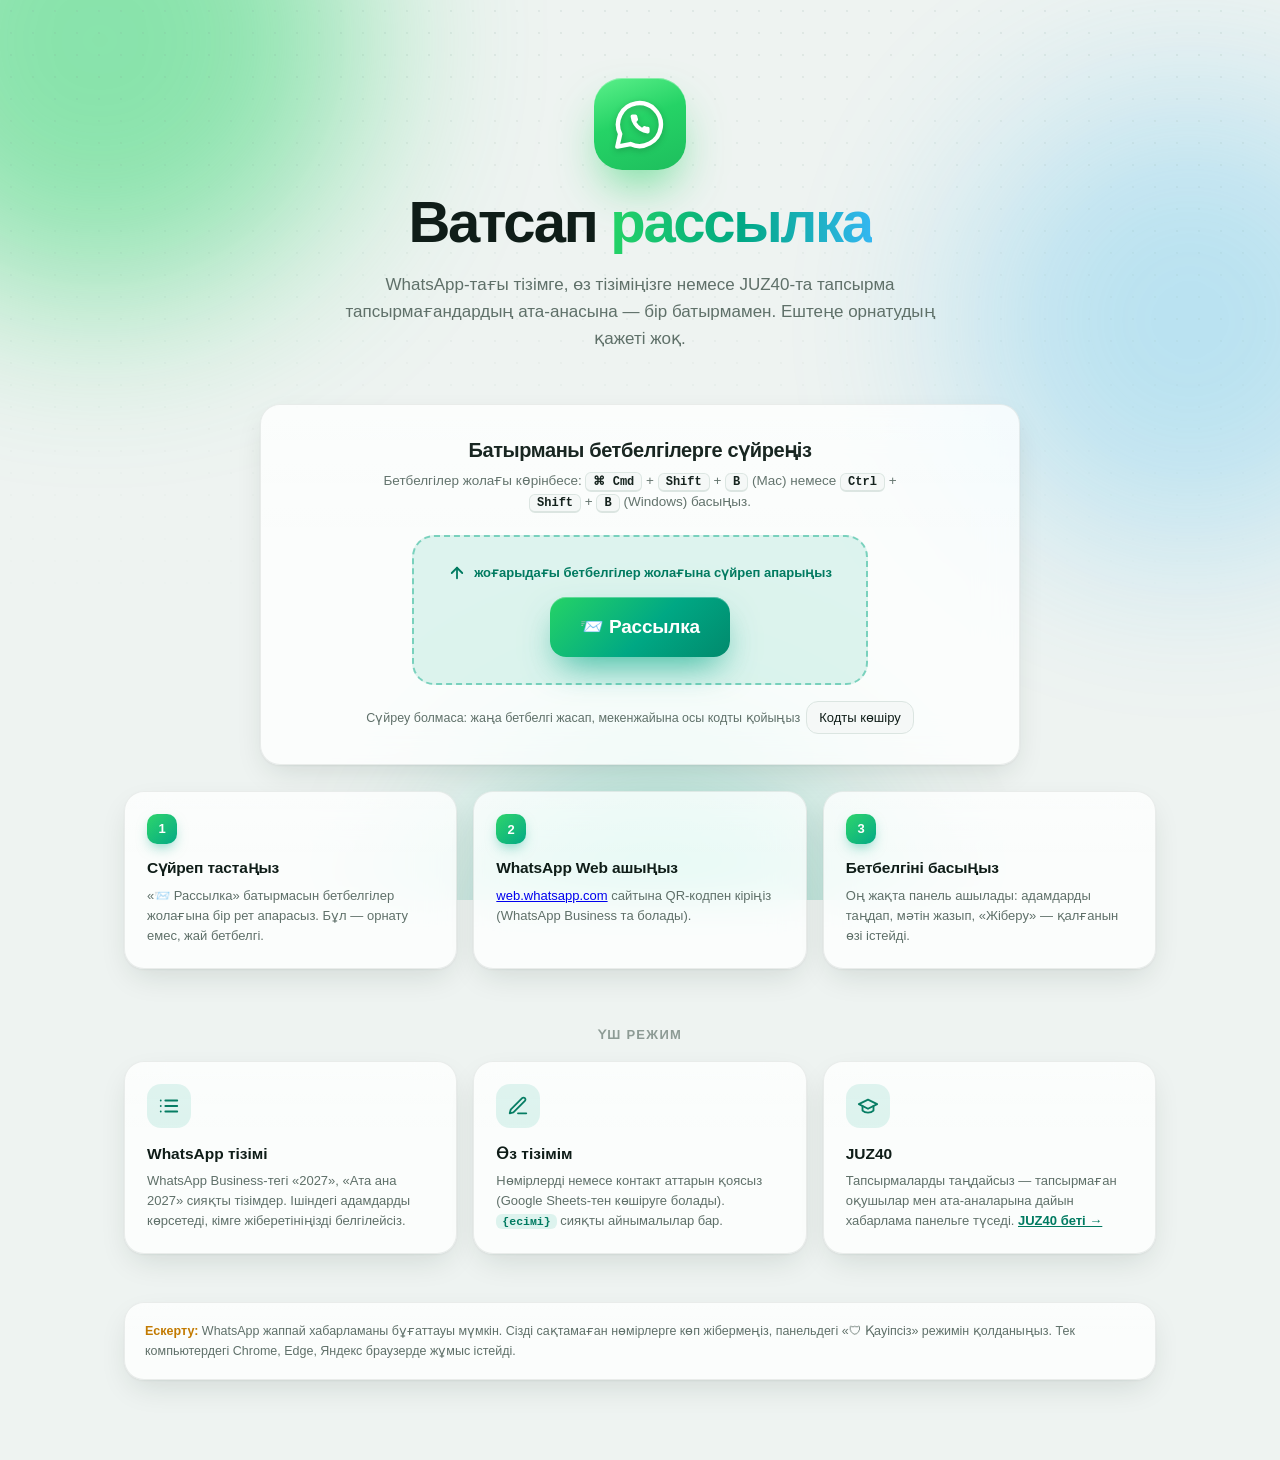
==== index.html @ 731885a3 "Ватсап рассылка: bookmarklet panel, landing and JUZ40 page Co-Authored-By: Claude Opus 5.5 <noreply@" ====
<!doctype html>
<html lang="kk">
<head>
  <meta charset="utf-8">
  <meta name="viewport" content="width=device-width, initial-scale=1">
  <title>Ватсап рассылка</title>
  <meta name="description" content="WhatsApp Web-те бір батырмамен көп адамға хабарлама жіберу — кеңейтусіз.">
  <link rel="icon" href="icon.svg" type="image/svg+xml">
  <link rel="stylesheet" href="site.css">
</head>
<body>
  <div class="aurora" aria-hidden="true"><i></i><i></i><i></i></div>

  <main class="landing">
    <section class="hero">
      <div class="hero-logo">
        <svg class="wa-logo" viewBox="0 0 24 24" aria-hidden="true"><path class="wa-bubble" d="M7.9 20.6A9.2 9.2 0 1 0 3.5 16.3L2.3 21.7Z"/><path class="wa-phone" transform="translate(7.1 7.1) scale(.41)" d="M22 16.92v3a2 2 0 0 1-2.18 2 19.79 19.79 0 0 1-8.63-3.07 19.5 19.5 0 0 1-6-6 19.79 19.79 0 0 1-3.07-8.67A2 2 0 0 1 4.11 2h3a2 2 0 0 1 2 1.72 12.84 12.84 0 0 0 .7 2.81 2 2 0 0 1-.45 2.11L8.09 9.91a16 16 0 0 0 6 6l1.27-1.27a2 2 0 0 1 2.11-.45 12.84 12.84 0 0 0 2.81.7A2 2 0 0 1 22 16.92z"/></svg>
      </div>
      <h1>Ватсап <em>рассылка</em></h1>
      <p>WhatsApp-тағы тізімге, өз тізіміңізге немесе JUZ40-та тапсырма тапсырмағандардың ата-анасына — бір батырмамен. Ештеңе орнатудың қажеті жоқ.</p>
    </section>

    <section class="card install">
      <h2>Батырманы бетбелгілерге сүйреңіз</h2>
      <p class="hint">Бетбелгілер жолағы көрінбесе: <span class="kbd">⌘ Cmd</span> + <span class="kbd">Shift</span> + <span class="kbd">B</span> (Mac) немесе <span class="kbd">Ctrl</span> + <span class="kbd">Shift</span> + <span class="kbd">B</span> (Windows) басыңыз.</p>
      <div class="bm-zone">
        <div class="drag-hint"><svg viewBox="0 0 24 24" fill="none" stroke="currentColor" stroke-width="2.4" stroke-linecap="round" stroke-linejoin="round" aria-hidden="true"><path d="M12 19V5"/><path d="m5 12 7-7 7 7"/></svg>жоғарыдағы бетбелгілер жолағына сүйреп апарыңыз</div>
        <a id="bookmarklet" class="bookmarklet loading" href="#" title="Сүйреп бетбелгілерге апарыңыз">📨 Рассылка</a>
      </div>
      <div class="alt-copy">Сүйреу болмаса: жаңа бетбелгі жасап, мекенжайына осы кодты қойыңыз<button id="copyCode" class="ghost sm" type="button">Кодты көшіру</button></div>
    </section>

    <section class="steps">
      <div class="card"><span class="num">1</span><h3>Сүйреп тастаңыз</h3><p>«📨 Рассылка» батырмасын бетбелгілер жолағына бір рет апарасыз. Бұл — орнату емес, жай бетбелгі.</p></div>
      <div class="card"><span class="num">2</span><h3>WhatsApp Web ашыңыз</h3><p><a href="https://web.whatsapp.com/" target="_blank" rel="noopener">web.whatsapp.com</a> сайтына QR-кодпен кіріңіз (WhatsApp Business та болады).</p></div>
      <div class="card"><span class="num">3</span><h3>Бетбелгіні басыңыз</h3><p>Оң жақта панель ашылады: адамдарды таңдап, мәтін жазып, «Жіберу» — қалғанын өзі істейді.</p></div>
    </section>

    <div class="section-title">Үш режим</div>
    <section class="features">
      <div class="card feature">
        <div class="f-icon"><svg class="icon" viewBox="0 0 24 24" aria-hidden="true"><path d="M8 6h13M8 12h13M8 18h13M3 6h.01M3 12h.01M3 18h.01"/></svg></div>
        <h3>WhatsApp тізімі</h3>
        <p>WhatsApp Business-тегі «2027», «Ата ана 2027» сияқты тізімдер. Ішіндегі адамдарды көрсетеді, кімге жіберетініңізді белгілейсіз.</p>
      </div>
      <div class="card feature">
        <div class="f-icon"><svg class="icon" viewBox="0 0 24 24" aria-hidden="true"><path d="M12 20h9"/><path d="M16.5 3.5a2.1 2.1 0 1 1 3 3L7 19l-4 1 1-4Z"/></svg></div>
        <h3>Өз тізімім</h3>
        <p>Нөмірлерді немесе контакт аттарын қоясыз (Google Sheets-тен көшіруге болады). <code>{есімі}</code> сияқты айнымалылар бар.</p>
      </div>
      <div class="card feature">
        <div class="f-icon"><svg class="icon" viewBox="0 0 24 24" aria-hidden="true"><path d="M22 10 12 5 2 10l10 5 10-5z"/><path d="M6 12v5c3 3 9 3 12 0v-5"/></svg></div>
        <h3>JUZ40</h3>
        <p>Тапсырмаларды таңдайсыз — тапсырмаған оқушылар мен ата-аналарына дайын хабарлама панельге түседі. <a href="juz40.html">JUZ40 беті →</a></p>
      </div>
    </section>

    <div class="card foot">
      <b>Ескерту:</b> WhatsApp жаппай хабарламаны бұғаттауы мүмкін. Сізді сақтамаған нөмірлерге көп жібермеңіз, панельдегі «🛡 Қауіпсіз» режимін қолданыңыз. Тек компьютердегі Chrome, Edge, Яндекс браузерде жұмыс істейді.
    </div>
  </main>

  <script>
    (async () => {
      const a = document.getElementById('bookmarklet');
      const base = new URL('./', location.href).href;
      let code = '';
      try {
        code = (await (await fetch('panel.js', { cache: 'no-cache' })).text()).replace('__SITE__', base);
        a.href = 'javascript:' + encodeURIComponent(code);
        a.classList.remove('loading');
      } catch (e) {
        a.textContent = 'Жүктелмеді — бетті жаңартыңыз';
      }
      a.addEventListener('click', (e) => {
        e.preventDefault();
        alert('Бұл батырманы баспаңыз — оны жоғарыдағы бетбелгілер жолағына сүйреп апарыңыз. Содан кейін web.whatsapp.com бетінде сол бетбелгіні басасыз.');
      });
      document.getElementById('copyCode').onclick = async () => {
        try {
          await navigator.clipboard.writeText(a.href);
          document.getElementById('copyCode').textContent = 'Көшірілді ✓';
        } catch (e) {
          prompt('Көшіріңіз:', a.href);
        }
      };
    })();
  </script>
</body>
</html>
---- site.css ----
:root {
  --bg: #eef3f1;
  --bg-2: #e3ece8;
  --card: rgba(255, 255, 255, .78);
  --card-solid: #ffffff;
  --card-border: rgba(15, 40, 30, .08);
  --text: #0f1d18;
  --muted: #5f7069;
  --faint: #8d9b95;
  --line: rgba(15, 40, 30, .08);
  --field: #f5f8f7;
  --field-border: #dbe5e1;
  --hover: rgba(0, 168, 132, .06);
  --brand: #00a884;
  --brand-2: #25d366;
  --brand-3: #06cf9c;
  --brand-ink: #007a60;
  --brand-soft: rgba(0, 168, 132, .12);
  --sky: #34b7f1;
  --ok: #12a150;
  --ok-soft: rgba(18, 161, 80, .12);
  --fail: #e5484d;
  --fail-soft: rgba(229, 72, 77, .12);
  --warn: #c27a00;
  --warn-soft: rgba(245, 166, 35, .16);
  --chat-bg: #efe7dd;
  --bubble: #d9fdd3;
  --bubble-text: #111b21;
  --shadow-sm: 0 1px 2px rgba(16, 40, 30, .06);
  --shadow: 0 1px 2px rgba(16, 40, 30, .05), 0 12px 32px -8px rgba(16, 40, 30, .14);
  --shadow-lg: 0 24px 60px -18px rgba(0, 120, 90, .35);
  --radius: 20px;
  --radius-sm: 12px;
  --ease: cubic-bezier(.2, .8, .2, 1);
  --spring: cubic-bezier(.34, 1.56, .64, 1);
  color-scheme: light;
}

@media (prefers-color-scheme: dark) {
  :root {
    --bg: #070d0b;
    --bg-2: #0b1512;
    --card: rgba(19, 30, 27, .72);
    --card-solid: #121d1a;
    --card-border: rgba(255, 255, 255, .07);
    --text: #e9f1ee;
    --muted: #93a7a0;
    --faint: #64776f;
    --line: rgba(255, 255, 255, .06);
    --field: rgba(255, 255, 255, .04);
    --field-border: rgba(255, 255, 255, .09);
    --hover: rgba(37, 211, 102, .05);
    --brand-ink: #3ee08f;
    --brand-soft: rgba(37, 211, 102, .13);
    --ok: #3ddc84;
    --ok-soft: rgba(61, 220, 132, .13);
    --fail: #ff6b6f;
    --fail-soft: rgba(255, 107, 111, .13);
    --warn: #ffbe4d;
    --warn-soft: rgba(255, 190, 77, .13);
    --chat-bg: #0b141a;
    --bubble: #005c4b;
    --bubble-text: #e9edef;
    --shadow-sm: 0 1px 2px rgba(0, 0, 0, .4);
    --shadow: 0 1px 1px rgba(0, 0, 0, .3), 0 16px 40px -12px rgba(0, 0, 0, .6);
    --shadow-lg: 0 30px 70px -20px rgba(0, 200, 120, .28);
    color-scheme: dark;
  }
}

* { box-sizing: border-box; }
html { scroll-behavior: smooth; }

body {
  margin: 0;
  min-height: 100vh;
  font: 14px/1.5 -apple-system, BlinkMacSystemFont, "SF Pro Text", "Inter", "Segoe UI", Roboto, sans-serif;
  -webkit-font-smoothing: antialiased;
  background: var(--bg);
  color: var(--text);
  overflow-x: hidden;
}

.aurora { position: fixed; inset: 0; z-index: -1; overflow: hidden; pointer-events: none; }
.aurora::after {
  content: "";
  position: absolute; inset: 0;
  background-image: radial-gradient(rgba(127, 160, 148, .14) 1px, transparent 1px);
  background-size: 22px 22px;
  mask-image: linear-gradient(to bottom, #000, transparent 70%);
}
.aurora i { position: absolute; border-radius: 50%; filter: blur(90px); opacity: .5; }
.aurora i:nth-child(1) { width: 520px; height: 520px; left: -160px; top: -220px; background: var(--brand-2); animation: float 18s ease-in-out infinite alternate; }
.aurora i:nth-child(2) { width: 460px; height: 460px; right: -140px; top: 10%; background: var(--sky); opacity: .28; animation: float 22s ease-in-out infinite alternate-reverse; }
.aurora i:nth-child(3) { width: 420px; height: 420px; left: 35%; bottom: -260px; background: var(--brand); opacity: .3; animation: float 26s ease-in-out infinite alternate; }
@media (prefers-color-scheme: dark) { .aurora i { opacity: .22; } .aurora i:nth-child(2) { opacity: .12; } .aurora i:nth-child(3) { opacity: .16; } }

.topbar {
  position: sticky; top: 0; z-index: 20;
  display: flex; align-items: center; gap: 20px;
  padding: 16px 28px;
  background: color-mix(in srgb, var(--bg) 70%, transparent);
  backdrop-filter: saturate(180%) blur(18px);
  -webkit-backdrop-filter: saturate(180%) blur(18px);
  border-bottom: 1px solid var(--line);
}
.brand { display: flex; align-items: center; gap: 14px; flex: 1; min-width: 0; }
.logo {
  position: relative;
  width: 46px; height: 46px; flex: none;
  display: grid; place-items: center;
  border-radius: 14px;
  background: linear-gradient(160deg, #5cf08a, #25d366 45%, #1ebe5d);
  box-shadow: 0 10px 24px -6px rgba(0, 168, 132, .6), inset 0 1px 0 rgba(255, 255, 255, .35);
}
.logo::after {
  content: ""; position: absolute; inset: -5px; border-radius: 18px;
  border: 2px solid var(--brand-2); opacity: 0;
  animation: ring 2.8s ease-out infinite;
}
.wa-logo { width: 28px; height: 28px; filter: drop-shadow(0 2px 3px rgba(0, 0, 0, .2)); }
.wa-bubble { fill: none; stroke: #fff; stroke-width: 1.9; stroke-linejoin: round; }
.wa-phone { fill: #fff; }
h1 { margin: 0; font-size: 19px; font-weight: 750; letter-spacing: -.02em; }
.tagline { margin: 1px 0 0; font-size: 12px; color: var(--muted); white-space: nowrap; overflow: hidden; text-overflow: ellipsis; }

.hero-stats { display: flex; gap: 8px; }
.stat {
  display: flex; flex-direction: column; align-items: center;
  min-width: 84px; padding: 7px 14px;
  border-radius: 14px;
  background: var(--card); border: 1px solid var(--card-border);
  box-shadow: var(--shadow-sm);
}
.stat-num { font-size: 20px; font-weight: 800; letter-spacing: -.03em; line-height: 1.1; font-variant-numeric: tabular-nums; }
.stat-label { font-size: 10.5px; text-transform: uppercase; letter-spacing: .06em; color: var(--muted); font-weight: 600; }
.stat.ok .stat-num { color: var(--ok); }
.stat.fail .stat-num { color: var(--fail); }
.stat-num.bump { animation: bump .45s var(--spring); }

.pill {
  position: fixed; left: 50%; bottom: 112px; z-index: 30;
  transform: translateX(-50%);
  display: inline-flex; align-items: center; gap: 10px;
  padding: 10px 18px;
  border-radius: 999px;
  background: rgba(17, 27, 24, .92); color: #fff;
  font-size: 13px; font-weight: 600;
  box-shadow: 0 16px 40px -10px rgba(0, 0, 0, .5);
  backdrop-filter: blur(12px);
  transition: opacity .3s var(--ease), transform .35s var(--spring);
}
.pill.hidden { opacity: 0; transform: translate(-50%, 16px) scale(.95); pointer-events: none; }
.spinner { width: 14px; height: 14px; border-radius: 50%; border: 2px solid rgba(255, 255, 255, .25); border-top-color: var(--brand-2); animation: spin .8s linear infinite; }

.layout {
  display: grid;
  grid-template-columns: minmax(340px, 420px) minmax(0, 1fr);
  gap: 20px;
  max-width: 1480px;
  margin: 0 auto;
  padding: 22px 28px 40px;
  align-items: start;
}
.side { display: flex; flex-direction: column; gap: 20px; position: sticky; top: 100px; max-height: calc(100vh - 120px); overflow: auto; padding-bottom: 4px; scrollbar-width: none; }
.side::-webkit-scrollbar { display: none; }
@media (max-width: 1000px) {
  .layout { grid-template-columns: 1fr; padding: 16px; }
  .side { position: static; max-height: none; overflow: visible; }
  .hero-stats { display: none; }
}

.card {
  position: relative;
  background: var(--card);
  border: 1px solid var(--card-border);
  border-radius: var(--radius);
  padding: 20px;
  box-shadow: var(--shadow);
  backdrop-filter: saturate(160%) blur(20px);
  -webkit-backdrop-filter: saturate(160%) blur(20px);
  animation: rise .55s var(--ease) both;
  animation-delay: calc(var(--i, 0) * 80ms);
}
.card::before {
  content: ""; position: absolute; inset: 0; border-radius: inherit; pointer-events: none;
  background: linear-gradient(180deg, rgba(255, 255, 255, .06), transparent 40%);
}

.step-head { display: flex; align-items: center; gap: 12px; margin-bottom: 16px; }
.step-head h2 { margin: 0; flex: 1; font-size: 16px; font-weight: 700; letter-spacing: -.01em; }
.num {
  width: 30px; height: 30px; flex: none;
  display: grid; place-items: center;
  border-radius: 10px;
  font-size: 13px; font-weight: 800; color: #fff;
  background: linear-gradient(135deg, var(--brand-2), var(--brand));
  box-shadow: 0 6px 14px -4px rgba(0, 168, 132, .55);
}
.counter { font-size: 12px; color: var(--muted); font-weight: 600; font-variant-numeric: tabular-nums; }
.counter:not(:empty) { padding: 3px 10px; border-radius: 999px; background: var(--brand-soft); color: var(--brand-ink); }

.hint { margin: 10px 0 0; font-size: 12px; line-height: 1.55; color: var(--muted); }
code { padding: 1px 6px; border-radius: 6px; background: var(--brand-soft); color: var(--brand-ink); font: 600 11.5px ui-monospace, SFMono-Regular, Menlo, monospace; }

select, input[type=text], input[type=password], input[type=number], textarea {
  width: 100%;
  padding: 11px 14px;
  font: inherit; color: var(--text);
  background: var(--field);
  border: 1px solid var(--field-border);
  border-radius: var(--radius-sm);
  transition: border-color .2s, box-shadow .2s, background .2s;
}
select:hover, input:hover, textarea:hover { border-color: color-mix(in srgb, var(--brand) 40%, var(--field-border)); }
select:focus, input:focus, textarea:focus { outline: none; border-color: var(--brand); box-shadow: 0 0 0 4px var(--brand-soft); background: var(--card-solid); }
select {
  appearance: none; cursor: pointer; padding-right: 38px; font-weight: 600;
  background-image: url("data:image/svg+xml,%3Csvg xmlns='http://www.w3.org/2000/svg' viewBox='0 0 24 24' fill='none' stroke='%2300a884' stroke-width='2.5' stroke-linecap='round' stroke-linejoin='round'%3E%3Cpath d='m6 9 6 6 6-6'/%3E%3C/svg%3E");
  background-repeat: no-repeat; background-position: right 12px center; background-size: 16px;
}
textarea { resize: vertical; line-height: 1.55; }
#template { min-height: 130px; font-size: 14px; }
.list-input { min-height: 150px; font: 12.5px/1.6 ui-monospace, SFMono-Regular, Menlo, monospace; }

button {
  display: inline-flex; align-items: center; justify-content: center; gap: 8px;
  padding: 10px 16px;
  font: 600 14px/1.2 inherit; font-family: inherit;
  color: var(--text);
  border: 1px solid transparent;
  border-radius: var(--radius-sm);
  cursor: pointer;
  transition: transform .2s var(--spring), box-shadow .25s var(--ease), background .2s, border-color .2s, color .2s, opacity .2s;
}
button:active:not(:disabled) { transform: scale(.96); }
button:disabled { opacity: .4; cursor: not-allowed; }
button.wide { width: 100%; margin-top: 14px; padding: 13px 16px; }
button.sm { padding: 8px 12px; font-size: 13px; }

button.primary {
  position: relative; overflow: hidden; isolation: isolate;
  color: #fff;
  background: linear-gradient(135deg, var(--brand-2) 0%, var(--brand) 55%, #018a6d 100%);
  box-shadow: 0 8px 20px -6px rgba(0, 168, 132, .6), inset 0 1px 0 rgba(255, 255, 255, .25);
}
button.primary::after {
  content: ""; position: absolute; inset: 0; z-index: -1;
  background: linear-gradient(110deg, transparent 30%, rgba(255, 255, 255, .35) 50%, transparent 70%);
  background-size: 250% 100%; background-position: 150% 0;
  transition: background-position .8s var(--ease);
}
button.primary:hover:not(:disabled) { box-shadow: 0 14px 30px -8px rgba(0, 168, 132, .75), inset 0 1px 0 rgba(255, 255, 255, .25); transform: translateY(-1px); }
button.primary:hover:not(:disabled)::after { background-position: -50% 0; }

button.ghost { background: var(--field); border-color: var(--field-border); }
button.ghost:hover:not(:disabled) { border-color: var(--brand); color: var(--brand-ink); background: var(--brand-soft); }
button.danger { color: #fff; background: linear-gradient(135deg, #ff6b6f, #e5484d); box-shadow: 0 8px 20px -8px rgba(229, 72, 77, .6); }
button.danger:disabled { background: var(--field); color: var(--muted); box-shadow: none; border-color: var(--field-border); }

.icon-btn { width: 46px; flex: none; padding: 0; background: var(--field); border-color: var(--field-border); }
.icon-btn:hover:not(:disabled) { border-color: var(--brand); color: var(--brand-ink); }
.icon-btn:hover .icon { transform: rotate(180deg); }
.icon-btn .icon { width: 18px; height: 18px; transition: transform .5s var(--ease); }
.select-wrap { display: flex; gap: 8px; }

.segmented { display: flex; padding: 4px; gap: 4px; background: var(--field); border: 1px solid var(--field-border); border-radius: 14px; margin-bottom: 14px; }
.segmented label { flex: 1; cursor: pointer; }
.segmented input { display: none; }
.segmented span {
  display: flex; align-items: center; justify-content: center; gap: 7px;
  padding: 9px 10px; border-radius: 10px;
  font-size: 13px; font-weight: 650; color: var(--muted);
  transition: background .25s var(--ease), color .2s, box-shadow .25s;
}
.segmented span:hover { color: var(--text); }
.segmented input:checked + span { background: var(--card-solid); color: var(--brand-ink); box-shadow: 0 2px 8px rgba(0, 0, 0, .1), 0 0 0 1px var(--card-border); }
.segmented.small span { padding: 7px 8px; font-size: 12px; }
.segmented.small { margin: 12px 0; }

.src-panel { animation: rise .35s var(--ease) both; }
.src-panel.hidden { display: none; }

.file-btn {
  position: relative; overflow: hidden;
  display: flex; align-items: center; justify-content: center; gap: 8px;
  padding: 12px; border-radius: var(--radius-sm);
  border: 1.5px dashed color-mix(in srgb, var(--brand) 45%, transparent);
  color: var(--brand-ink); font-weight: 650; font-size: 13px; cursor: pointer;
  background: var(--brand-soft);
  transition: background .2s, border-color .2s;
}
.file-btn:hover { border-color: var(--brand); background: color-mix(in srgb, var(--brand) 18%, transparent); }
.file-btn input { position: absolute; inset: 0; opacity: 0; cursor: pointer; }

.vars { display: flex; flex-wrap: wrap; gap: 6px; margin-bottom: 10px; }
.vars button {
  padding: 5px 11px; border-radius: 999px;
  font-size: 12px; font-weight: 650;
  color: var(--brand-ink); background: var(--brand-soft);
  border: 1px solid color-mix(in srgb, var(--brand) 22%, transparent);
}
.vars button:hover { background: var(--brand); color: #fff; transform: translateY(-1px); }

.phone { margin-top: 14px; border-radius: 16px; overflow: hidden; border: 1px solid var(--card-border); box-shadow: var(--shadow-sm); }
.phone-head { display: flex; align-items: center; gap: 10px; padding: 9px 12px; background: var(--card-solid); font-size: 13px; font-weight: 650; border-bottom: 1px solid var(--line); }
.phone-head span:last-child { overflow: hidden; text-overflow: ellipsis; white-space: nowrap; }
.chat-bg {
  padding: 16px 14px 18px;
  min-height: 92px;
  background-color: var(--chat-bg);
  background-image:
    radial-gradient(circle at 20% 30%, rgba(0, 0, 0, .035) 1.5px, transparent 2px),
    radial-gradient(circle at 70% 70%, rgba(0, 0, 0, .035) 1.5px, transparent 2px);
  background-size: 26px 26px, 34px 34px;
  display: flex; justify-content: flex-end;
}
.bubble {
  position: relative;
  max-width: 88%;
  padding: 7px 10px 18px 10px;
  border-radius: 10px 0 10px 10px;
  background: var(--bubble); color: var(--bubble-text);
  font-size: 13.5px; line-height: 1.45;
  white-space: pre-wrap; word-break: break-word;
  box-shadow: 0 1px .5px rgba(11, 20, 26, .13);
  animation: pop .35s var(--spring) both;
}
.bubble::before {
  content: ""; position: absolute; top: 0; right: -8px;
  border-width: 0 0 10px 8px; border-style: solid;
  border-color: transparent transparent transparent var(--bubble);
}
.bubble::after { content: "12:00 ✓✓"; position: absolute; right: 8px; bottom: 3px; font-size: 10.5px; color: #53bdeb; letter-spacing: -.02em; }
.bubble-empty { opacity: .55; font-style: italic; }

details > summary {
  display: flex; align-items: center; gap: 10px;
  font-weight: 700; cursor: pointer; list-style: none; user-select: none;
}
details > summary::-webkit-details-marker { display: none; }
details > summary .icon { color: var(--brand); }
details > summary::after { content: ""; margin-left: auto; width: 8px; height: 8px; border-right: 2px solid var(--muted); border-bottom: 2px solid var(--muted); transform: rotate(-45deg); transition: transform .3s var(--ease); }
details[open] > summary::after { transform: rotate(45deg); }
details[open] .settings { animation: rise .35s var(--ease) both; }
.settings { margin-top: 16px; display: flex; flex-direction: column; gap: 12px; }
.settings label { display: flex; flex-direction: column; gap: 6px; font-size: 12px; font-weight: 650; color: var(--muted); }
.settings label .hint { margin: 0; font-weight: 500; }
.grid2 { display: grid; grid-template-columns: 1fr 1fr; gap: 10px; }
.presets { display: grid; grid-template-columns: 1fr 1fr; gap: 10px; }
.preset {
  flex-direction: column; align-items: flex-start; gap: 2px;
  padding: 12px 14px; text-align: left;
  background: var(--field); border: 1px solid var(--field-border);
}
.preset b { font-size: 14px; }
.preset span { font-size: 11.5px; font-weight: 500; color: var(--muted); }
.preset:hover { border-color: var(--brand); background: var(--brand-soft); }
.settings button.wide { margin-top: 2px; }

.people { display: flex; flex-direction: column; min-height: calc(100vh - 140px); padding-bottom: 0; }
.toolbar { display: flex; align-items: center; gap: 8px; flex-wrap: wrap; margin-bottom: 14px; }
.search { position: relative; flex: 1; min-width: 180px; }
.search .icon { position: absolute; left: 13px; top: 50%; transform: translateY(-50%); color: var(--faint); pointer-events: none; }
.search input { padding-left: 38px; border-radius: 999px; }

.switch { display: inline-flex; align-items: center; gap: 9px; margin-left: 6px; font-size: 12.5px; font-weight: 600; color: var(--muted); cursor: pointer; user-select: none; }
.switch input { display: none !important; }
.switch span { position: relative; width: 38px; height: 22px; flex: none; border-radius: 999px; background: var(--field-border); transition: background .25s; }
.switch span::after { content: ""; position: absolute; left: 3px; top: 3px; width: 16px; height: 16px; border-radius: 50%; background: #fff; box-shadow: 0 2px 4px rgba(0, 0, 0, .25); transition: transform .3s var(--spring); }
.switch input:checked + span { background: var(--brand); }
.switch input:checked + span::after { transform: translateX(16px); }

.empty {
  flex: 1;
  display: flex; flex-direction: column; align-items: center; justify-content: center; gap: 6px;
  min-height: 320px; padding: 40px 20px;
  text-align: center; color: var(--muted);
  border: 1.5px dashed var(--field-border); border-radius: 16px;
}
.empty b { color: var(--text); font-size: 16px; }
.empty span { font-size: 13px; max-width: 320px; }
.empty-art {
  width: 74px; height: 74px; margin-bottom: 8px;
  display: grid; place-items: center; border-radius: 24px;
  background: var(--brand-soft);
  animation: floaty 4s ease-in-out infinite;
}
.empty-art svg { width: 34px; height: 34px; fill: none; stroke: var(--brand); stroke-width: 1.8; stroke-linecap: round; stroke-linejoin: round; }
.empty.hidden, .table-wrap.hidden { display: none; }

.table-wrap { flex: 1; overflow: auto; margin: 0 -20px; padding: 0 12px; }
table { width: 100%; border-collapse: separate; border-spacing: 0 6px; }
thead th {
  position: sticky; top: 0; z-index: 2;
  padding: 8px 10px; text-align: left;
  font-size: 10.5px; font-weight: 700; letter-spacing: .08em; text-transform: uppercase; color: var(--faint);
  background: var(--card-solid);
}
tbody tr { animation: rise .4s var(--ease) both; animation-delay: calc(var(--i, 0) * 18ms); }
tbody td {
  padding: 12px 10px; vertical-align: middle;
  background: var(--field);
  border-top: 1px solid transparent; border-bottom: 1px solid transparent;
  transition: background .25s, border-color .25s, opacity .25s;
}
tbody td:first-child { border-radius: 14px 0 0 14px; border-left: 1px solid transparent; width: 44px; text-align: center; }
tbody td:last-child { border-radius: 0 14px 14px 0; border-right: 1px solid transparent; }
tbody tr:hover td { background: var(--hover); border-color: var(--line); }
tbody tr.off td { opacity: .45; }
tbody tr.off td:first-child { opacity: 1; }
tbody tr.active td { background: var(--brand-soft); border-color: color-mix(in srgb, var(--brand) 40%, transparent); }
tbody tr.active td:first-child { box-shadow: inset 3px 0 0 var(--brand); }
tbody tr.filtered { display: none; }

.who { display: flex; align-items: center; gap: 12px; min-width: 190px; max-width: 290px; }
.who-text { min-width: 0; }
.avatar {
  width: 40px; height: 40px; flex: none;
  display: grid; place-items: center;
  border-radius: 50%;
  font-size: 14px; font-weight: 750; color: #fff; letter-spacing: -.02em;
  background: linear-gradient(135deg, hsl(var(--h, 160) 70% 55%), hsl(calc(var(--h, 160) + 40) 70% 42%));
  box-shadow: inset 0 1px 0 rgba(255, 255, 255, .3), 0 4px 10px -4px hsl(var(--h, 160) 70% 40% / .7);
}
.avatar.sm { width: 28px; height: 28px; font-size: 11px; }
td .name { font-weight: 650; font-size: 14px; letter-spacing: -.01em; }
td .sub { margin-top: 1px; font-size: 11.5px; color: var(--faint); white-space: nowrap; overflow: hidden; text-overflow: ellipsis; max-width: 230px; }
td .name { white-space: nowrap; overflow: hidden; text-overflow: ellipsis; max-width: 230px; }
td.msg {
  font-size: 12.5px; color: var(--muted); min-width: 240px;
}
td.msg .clamp { display: -webkit-box; -webkit-line-clamp: 2; -webkit-box-orient: vertical; overflow: hidden; white-space: pre-wrap; }
tbody tr:hover td.msg .clamp { -webkit-line-clamp: 8; }
td.state { width: 190px; min-width: 150px; font-size: 12px; }
tbody tr { cursor: pointer; }

input[type=checkbox] {
  appearance: none; -webkit-appearance: none;
  width: 22px; height: 22px; margin: 0; cursor: pointer;
  border-radius: 7px;
  border: 2px solid var(--field-border);
  background: var(--card-solid);
  display: inline-grid; place-items: center;
  transition: background .2s, border-color .2s, transform .25s var(--spring);
}
input[type=checkbox]::after {
  content: ""; width: 6px; height: 11px;
  border: solid #fff; border-width: 0 2.5px 2.5px 0;
  transform: translateY(-1px) rotate(45deg) scale(0);
  transition: transform .25s var(--spring);
}
input[type=checkbox]:checked { background: linear-gradient(135deg, var(--brand-2), var(--brand)); border-color: var(--brand); transform: scale(1.05); }
input[type=checkbox]:checked::after { transform: translateY(-1px) rotate(45deg) scale(1); }
input[type=checkbox]:hover:not(:disabled) { border-color: var(--brand); }
input[type=checkbox]:disabled { opacity: .35; cursor: not-allowed; }

.chip {
  display: inline-flex; align-items: center; gap: 6px;
  padding: 4px 10px; border-radius: 999px;
  font-size: 12px; font-weight: 650; line-height: 1.35;
  background: var(--field); color: var(--muted);
}
.chip:empty { display: none; }
.chip.brand { background: var(--brand-soft); color: var(--brand-ink); }
.chip.ok { background: var(--ok-soft); color: var(--ok); }
.chip.fail { background: var(--fail-soft); color: var(--fail); }
.chip.warn { background: var(--warn-soft); color: var(--warn); }
.chip .icon { width: 13px; height: 13px; stroke-width: 2.6; }
td.state .chip { align-items: flex-start; white-space: normal; animation: pop .35s var(--spring) both; }
td.state .chip .icon { margin-top: 2px; }

.dock {
  position: sticky; bottom: 0; z-index: 5;
  margin: 12px -20px 0; padding: 14px 20px 18px;
  background: linear-gradient(to top, var(--card-solid) 70%, color-mix(in srgb, var(--card-solid) 0%, transparent));
  border-radius: 0 0 var(--radius) var(--radius);
}
.actions { display: flex; gap: 10px; justify-content: flex-end; align-items: center; flex-wrap: wrap; }
.actions .send { padding: 13px 26px; font-size: 15px; border-radius: 14px; }
.actions .send:not(:disabled) { animation: glow 3s ease-in-out infinite; }

.progress { margin-bottom: 12px; animation: rise .3s var(--ease) both; }
.progress.hidden { display: none; }
.progress-top { display: flex; justify-content: space-between; align-items: center; gap: 10px; margin-bottom: 8px; font-size: 13px; font-weight: 650; }
.stats { display: flex; gap: 6px; }
.bar { height: 10px; border-radius: 999px; background: var(--field); overflow: hidden; box-shadow: inset 0 1px 2px rgba(0, 0, 0, .12); }
.bar > div {
  height: 100%; width: 0; border-radius: inherit;
  background: linear-gradient(90deg, var(--brand), var(--brand-2), var(--sky), var(--brand-2), var(--brand));
  background-size: 300% 100%;
  animation: shimmer 2.4s linear infinite;
  transition: width .6s var(--ease);
  box-shadow: 0 0 12px rgba(37, 211, 102, .6);
}

.icon { width: 16px; height: 16px; flex: none; fill: none; stroke: currentColor; stroke-width: 2; stroke-linecap: round; stroke-linejoin: round; }
.icon.spin { animation: spin .9s linear infinite; }

::-webkit-scrollbar { width: 10px; height: 10px; }
::-webkit-scrollbar-thumb { background: var(--field-border); border-radius: 999px; border: 3px solid transparent; background-clip: padding-box; }
::-webkit-scrollbar-thumb:hover { background-color: var(--faint); }

@keyframes rise { from { opacity: 0; transform: translateY(12px); } to { opacity: 1; transform: none; } }
@keyframes pop { from { opacity: 0; transform: scale(.85); } to { opacity: 1; transform: scale(1); } }
@keyframes bump { 0% { transform: scale(1); } 40% { transform: scale(1.3); } 100% { transform: scale(1); } }
@keyframes spin { to { transform: rotate(360deg); } }
@keyframes shimmer { to { background-position: -300% 0; } }
@keyframes float { from { transform: translate(0, 0) scale(1); } to { transform: translate(80px, 50px) scale(1.15); } }
@keyframes floaty { 0%, 100% { transform: translateY(0); } 50% { transform: translateY(-6px); } }
@keyframes ring { 0% { opacity: .8; transform: scale(.9); } 70%, 100% { opacity: 0; transform: scale(1.25); } }
@keyframes glow { 0%, 100% { box-shadow: 0 8px 20px -6px rgba(0, 168, 132, .6), inset 0 1px 0 rgba(255, 255, 255, .25); } 50% { box-shadow: 0 12px 34px -4px rgba(37, 211, 102, .75), inset 0 1px 0 rgba(255, 255, 255, .25); } }

@media (prefers-reduced-motion: reduce) {
  *, *::before, *::after { animation: none !important; transition: none !important; }
}

.lesson-grid {
  display: grid;
  grid-template-columns: 1fr;
  gap: 8px;
  max-height: 340px;
  overflow: auto;
  margin: 0 -6px;
  padding: 2px 6px 6px;
}
.lesson {
  position: relative;
  display: block;
  padding: 12px 44px 12px 14px;
  border: 1.5px solid var(--field-border);
  border-radius: 14px;
  background: var(--field);
  cursor: pointer;
  transition: border-color .2s, background .2s, transform .25s var(--spring), box-shadow .25s;
  animation: rise .4s var(--ease) both;
  animation-delay: calc(var(--i, 0) * 25ms);
}
.lesson:hover { transform: translateY(-1px); border-color: color-mix(in srgb, var(--brand) 45%, var(--field-border)); box-shadow: var(--shadow-sm); }
.lesson input { position: absolute; opacity: 0; pointer-events: none; }
.lesson .title { font-weight: 650; font-size: 13.5px; line-height: 1.35; }
.lesson .meta { margin-top: 3px; font-size: 11.5px; color: var(--muted); }
.lesson .badges { display: flex; gap: 6px; margin-top: 8px; flex-wrap: wrap; }
.lesson .badges .chip { padding: 2px 8px; font-size: 11px; }
.lesson .tick {
  position: absolute; top: 50%; right: 14px;
  width: 22px; height: 22px; margin-top: -11px;
  display: grid; place-items: center;
  border-radius: 7px; border: 2px solid var(--field-border);
  background: var(--card-solid); color: transparent;
  transition: all .25s var(--spring);
}
.lesson .tick .icon { width: 13px; height: 13px; stroke-width: 3; }
.lesson:has(input:checked) { border-color: var(--brand); background: var(--brand-soft); }
.lesson:has(input:checked) .tick { background: linear-gradient(135deg, var(--brand-2), var(--brand)); border-color: var(--brand); color: #fff; transform: scale(1.08); }
.lesson-grid > .empty { min-height: 120px; padding: 20px; }

.field-label { margin: 16px 0 8px; font-size: 12px; font-weight: 700; color: var(--muted); text-transform: uppercase; letter-spacing: .06em; }
.step-head .switch { margin-left: 0; }

.chip.parent { background: rgba(80, 120, 255, .13); color: #4d6fe0; }
.chip.student { background: rgba(160, 80, 230, .13); color: #9a4fdc; }
@media (prefers-color-scheme: dark) {
  .chip.parent { color: #93aaff; }
  .chip.student { color: #cf9bff; }
}
.who .chips { display: flex; gap: 5px; flex-wrap: wrap; margin-top: 4px; }
.who .chips .chip { padding: 1px 8px; font-size: 11px; }
td.tasks { min-width: 150px; max-width: 220px; }
td.tasks .chip { margin: 0 4px 4px 0; padding: 3px 9px; font-size: 11.5px; white-space: normal; }
td.msg textarea {
  min-width: 260px; min-height: 84px;
  padding: 9px 11px;
  font-size: 12.5px; line-height: 1.45;
  background: var(--card-solid);
  border-radius: 12px;
  cursor: text;
}
.settings label { color: var(--text); }
.settings label .hint { color: var(--muted); }
td.tasks { min-width: 120px; max-width: 160px; }
td.msg textarea { min-width: 200px; }
td.state { width: 150px; min-width: 130px; }
.who { min-width: 170px; max-width: 230px; }
td .name, td .sub { max-width: 170px; }
@media (max-width: 1250px) {
  .layout { grid-template-columns: minmax(300px, 340px) minmax(0, 1fr); gap: 16px; padding: 16px; }
  td.tasks .chip { font-size: 11px; }
}

a.logo { text-decoration: none; }
.topbar .ghost.sm { flex: none; }
.notice { padding: 14px 16px; font-size: 13px; line-height: 1.55; color: var(--muted); border-color: color-mix(in srgb, var(--brand) 30%, transparent); background: var(--brand-soft); }
.notice b { color: var(--text); }
.notice.warn { margin-bottom: 12px; border: 1px solid color-mix(in srgb, var(--warn) 35%, transparent); background: var(--warn-soft); border-radius: 14px; }
.hidden { display: none !important; }

.login { min-height: calc(100vh - 90px); display: grid; place-items: center; padding: 24px 16px; }
.login-card { width: 100%; max-width: 400px; padding: 30px 28px; display: flex; flex-direction: column; gap: 12px; }
.login-card h2 { margin: 4px 0 0; font-size: 22px; letter-spacing: -.02em; text-align: center; }
.login-card .hint { text-align: center; margin: 0 0 6px; }
.login-card label { display: flex; flex-direction: column; gap: 6px; font-size: 12.5px; font-weight: 650; color: var(--muted); }
.login-logo { width: 64px; height: 64px; margin: 0 auto; display: grid; place-items: center; border-radius: 20px; background: linear-gradient(160deg, #5cf08a, #25d366 45%, #1ebe5d); box-shadow: 0 14px 30px -10px rgba(37, 211, 102, .7), inset 0 1px 0 rgba(255, 255, 255, .35); }
.login-logo .wa-logo { width: 38px; height: 38px; }
.login-error { min-height: 18px; font-size: 12.5px; font-weight: 600; color: var(--fail); text-align: center; }

.landing { max-width: 1080px; margin: 0 auto; padding: 48px 24px 80px; }
.hero { text-align: center; padding: 30px 0 10px; }
.hero-logo { width: 92px; height: 92px; margin: 0 auto 22px; display: grid; place-items: center; border-radius: 28px; background: linear-gradient(160deg, #5cf08a, #25d366 45%, #1ebe5d); box-shadow: 0 24px 50px -14px rgba(37, 211, 102, .75), inset 0 1px 0 rgba(255, 255, 255, .35); animation: floaty 5s ease-in-out infinite; }
.hero-logo .wa-logo { width: 56px; height: 56px; }
.hero h1 { font-size: clamp(34px, 6vw, 58px); line-height: 1.05; letter-spacing: -.04em; font-weight: 850; margin: 0; }
.hero h1 em { font-style: normal; background: linear-gradient(90deg, var(--brand-2), var(--brand), #34b7f1); -webkit-background-clip: text; background-clip: text; color: transparent; }
.hero p { max-width: 620px; margin: 18px auto 0; font-size: 17px; line-height: 1.6; color: var(--muted); }

.install { margin: 42px auto 0; max-width: 760px; padding: 30px; text-align: center; }
.install h2 { margin: 0 0 6px; font-size: 20px; letter-spacing: -.02em; }
.install .hint { margin: 0 auto 22px; max-width: 520px; font-size: 13.5px; }
.bm-zone { position: relative; display: inline-flex; flex-direction: column; align-items: center; gap: 14px; padding: 26px 34px; border-radius: 22px; border: 2px dashed color-mix(in srgb, var(--brand) 45%, transparent); background: var(--brand-soft); }
.bookmarklet {
  display: inline-flex; align-items: center; gap: 10px;
  padding: 16px 30px; border-radius: 16px;
  font-size: 19px; font-weight: 800; letter-spacing: -.01em; color: #fff; text-decoration: none;
  background: linear-gradient(135deg, var(--brand-2), var(--brand) 55%, #018a6d);
  box-shadow: 0 16px 36px -10px rgba(0, 168, 132, .8), inset 0 1px 0 rgba(255, 255, 255, .3);
  cursor: grab; user-select: none;
  animation: glow 3s ease-in-out infinite;
  transition: transform .25s var(--spring);
}
.bookmarklet:hover { transform: translateY(-2px) scale(1.03); }
.bookmarklet:active { cursor: grabbing; }
.bookmarklet.loading { opacity: .5; pointer-events: none; }
.drag-hint { display: flex; align-items: center; gap: 8px; font-size: 13px; font-weight: 650; color: var(--brand-ink); }
.drag-hint svg { width: 18px; height: 18px; animation: nudge 1.4s ease-in-out infinite; }
.kbd { display: inline-block; padding: 1px 7px; border-radius: 6px; border: 1px solid var(--field-border); border-bottom-width: 2px; background: var(--field); font: 600 12px ui-monospace, SFMono-Regular, Menlo, monospace; color: var(--text); }
.alt-copy { margin-top: 16px; font-size: 12.5px; color: var(--muted); }
.alt-copy button { margin-left: 6px; }

.steps { display: grid; grid-template-columns: repeat(3, 1fr); gap: 16px; margin-top: 26px; }
.steps .card { padding: 22px; }
.steps .num { margin-bottom: 12px; }
.steps h3 { margin: 0 0 6px; font-size: 15.5px; letter-spacing: -.01em; }
.steps p { margin: 0; font-size: 13px; line-height: 1.55; color: var(--muted); }

.section-title { margin: 56px 0 16px; text-align: center; font-size: 13px; font-weight: 750; letter-spacing: .1em; text-transform: uppercase; color: var(--faint); }
.features { display: grid; grid-template-columns: repeat(3, 1fr); gap: 16px; }
.feature { padding: 22px; }
.feature .f-icon { width: 44px; height: 44px; display: grid; place-items: center; border-radius: 14px; background: var(--brand-soft); color: var(--brand-ink); margin-bottom: 14px; }
.feature .f-icon .icon { width: 22px; height: 22px; }
.feature h3 { margin: 0 0 6px; font-size: 15.5px; }
.feature p { margin: 0; font-size: 13px; line-height: 1.55; color: var(--muted); }
.feature a { color: var(--brand-ink); font-weight: 650; }
.foot { margin-top: 48px; padding: 18px 20px; font-size: 12.5px; line-height: 1.6; color: var(--muted); }
.foot b { color: var(--warn); }
@media (max-width: 860px) { .steps, .features { grid-template-columns: 1fr; } .landing { padding-top: 24px; } }
@keyframes nudge { 0%, 100% { transform: translateY(0); } 50% { transform: translateY(-5px); } }
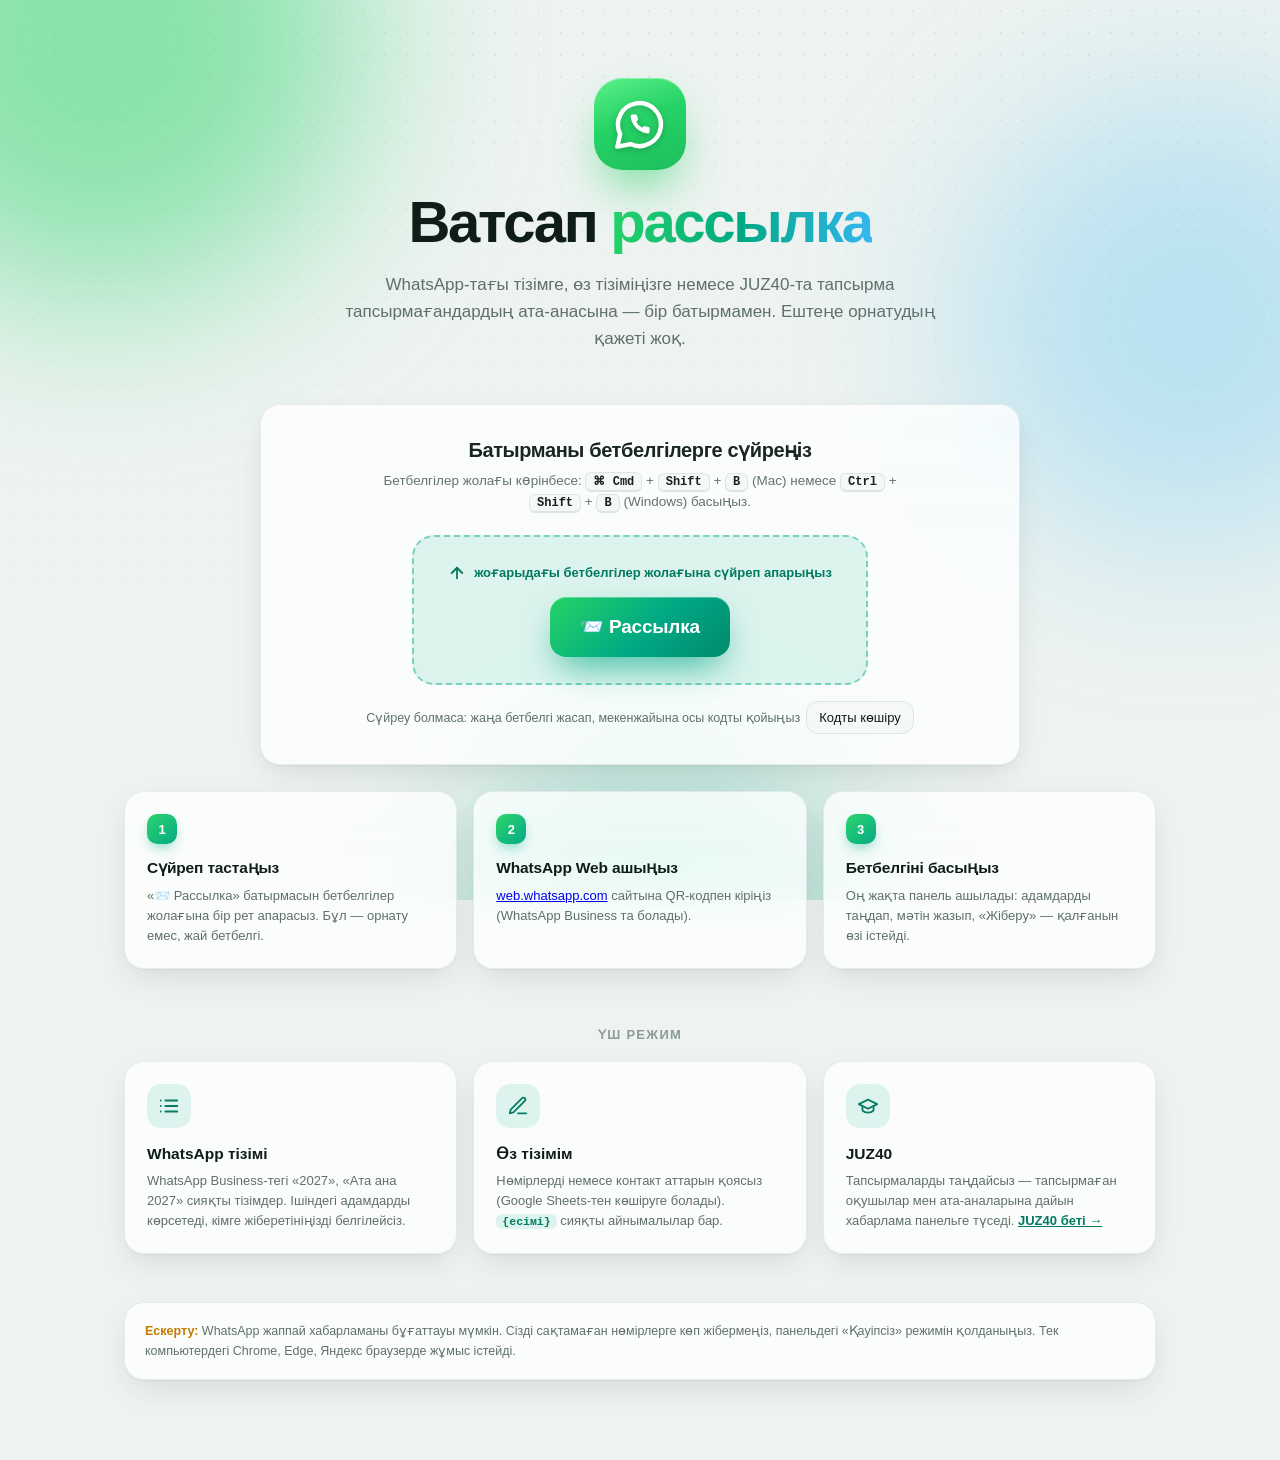
==== commit 02d28d5f: "Remove emojis from speed presets Co-Authored-By: Claude Opus 5.5 <noreply@anthropic.com>" ====
--- a/index.html
+++ b/index.html
@@ -56,7 +56,7 @@
     </section>
 
     <div class="card foot">
-      <b>Ескерту:</b> WhatsApp жаппай хабарламаны бұғаттауы мүмкін. Сізді сақтамаған нөмірлерге көп жібермеңіз, панельдегі «🛡 Қауіпсіз» режимін қолданыңыз. Тек компьютердегі Chrome, Edge, Яндекс браузерде жұмыс істейді.
+      <b>Ескерту:</b> WhatsApp жаппай хабарламаны бұғаттауы мүмкін. Сізді сақтамаған нөмірлерге көп жібермеңіз, панельдегі «Қауіпсіз» режимін қолданыңыз. Тек компьютердегі Chrome, Edge, Яндекс браузерде жұмыс істейді.
     </div>
   </main>
 
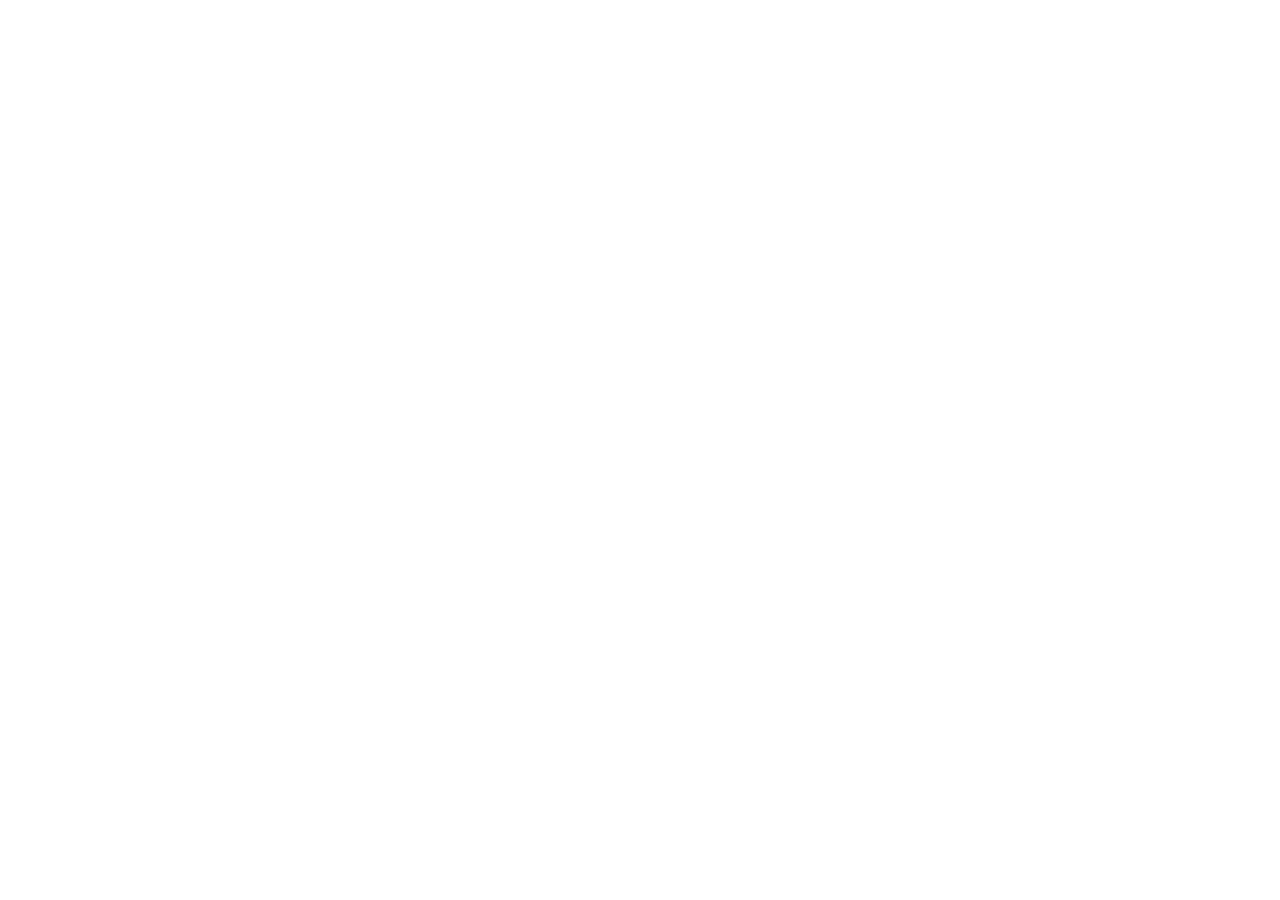
==== commit 3bed2b2d: "Redirect landing to wa-rassylka.github.io Co-Authored-By: Claude Opus 5.5 <noreply@anthropic.com>" ====
--- a/index.html
+++ b/index.html
@@ -2,89 +2,11 @@
 <html lang="kk">
 <head>
   <meta charset="utf-8">
-  <meta name="viewport" content="width=device-width, initial-scale=1">
   <title>Ватсап рассылка</title>
-  <meta name="description" content="WhatsApp Web-те бір батырмамен көп адамға хабарлама жіберу — кеңейтусіз.">
-  <link rel="icon" href="icon.svg" type="image/svg+xml">
-  <link rel="stylesheet" href="site.css">
+  <meta http-equiv="refresh" content="0; url=https://wa-rassylka.github.io/">
+  <link rel="canonical" href="https://wa-rassylka.github.io/">
 </head>
-<body>
-  <div class="aurora" aria-hidden="true"><i></i><i></i><i></i></div>
-
-  <main class="landing">
-    <section class="hero">
-      <div class="hero-logo">
-        <svg class="wa-logo" viewBox="0 0 24 24" aria-hidden="true"><path class="wa-bubble" d="M7.9 20.6A9.2 9.2 0 1 0 3.5 16.3L2.3 21.7Z"/><path class="wa-phone" transform="translate(7.1 7.1) scale(.41)" d="M22 16.92v3a2 2 0 0 1-2.18 2 19.79 19.79 0 0 1-8.63-3.07 19.5 19.5 0 0 1-6-6 19.79 19.79 0 0 1-3.07-8.67A2 2 0 0 1 4.11 2h3a2 2 0 0 1 2 1.72 12.84 12.84 0 0 0 .7 2.81 2 2 0 0 1-.45 2.11L8.09 9.91a16 16 0 0 0 6 6l1.27-1.27a2 2 0 0 1 2.11-.45 12.84 12.84 0 0 0 2.81.7A2 2 0 0 1 22 16.92z"/></svg>
-      </div>
-      <h1>Ватсап <em>рассылка</em></h1>
-      <p>WhatsApp-тағы тізімге, өз тізіміңізге немесе JUZ40-та тапсырма тапсырмағандардың ата-анасына — бір батырмамен. Ештеңе орнатудың қажеті жоқ.</p>
-    </section>
-
-    <section class="card install">
-      <h2>Батырманы бетбелгілерге сүйреңіз</h2>
-      <p class="hint">Бетбелгілер жолағы көрінбесе: <span class="kbd">⌘ Cmd</span> + <span class="kbd">Shift</span> + <span class="kbd">B</span> (Mac) немесе <span class="kbd">Ctrl</span> + <span class="kbd">Shift</span> + <span class="kbd">B</span> (Windows) басыңыз.</p>
-      <div class="bm-zone">
-        <div class="drag-hint"><svg viewBox="0 0 24 24" fill="none" stroke="currentColor" stroke-width="2.4" stroke-linecap="round" stroke-linejoin="round" aria-hidden="true"><path d="M12 19V5"/><path d="m5 12 7-7 7 7"/></svg>жоғарыдағы бетбелгілер жолағына сүйреп апарыңыз</div>
-        <a id="bookmarklet" class="bookmarklet loading" href="#" title="Сүйреп бетбелгілерге апарыңыз">📨 Рассылка</a>
-      </div>
-      <div class="alt-copy">Сүйреу болмаса: жаңа бетбелгі жасап, мекенжайына осы кодты қойыңыз<button id="copyCode" class="ghost sm" type="button">Кодты көшіру</button></div>
-    </section>
-
-    <section class="steps">
-      <div class="card"><span class="num">1</span><h3>Сүйреп тастаңыз</h3><p>«📨 Рассылка» батырмасын бетбелгілер жолағына бір рет апарасыз. Бұл — орнату емес, жай бетбелгі.</p></div>
-      <div class="card"><span class="num">2</span><h3>WhatsApp Web ашыңыз</h3><p><a href="https://web.whatsapp.com/" target="_blank" rel="noopener">web.whatsapp.com</a> сайтына QR-кодпен кіріңіз (WhatsApp Business та болады).</p></div>
-      <div class="card"><span class="num">3</span><h3>Бетбелгіні басыңыз</h3><p>Оң жақта панель ашылады: адамдарды таңдап, мәтін жазып, «Жіберу» — қалғанын өзі істейді.</p></div>
-    </section>
-
-    <div class="section-title">Үш режим</div>
-    <section class="features">
-      <div class="card feature">
-        <div class="f-icon"><svg class="icon" viewBox="0 0 24 24" aria-hidden="true"><path d="M8 6h13M8 12h13M8 18h13M3 6h.01M3 12h.01M3 18h.01"/></svg></div>
-        <h3>WhatsApp тізімі</h3>
-        <p>WhatsApp Business-тегі «2027», «Ата ана 2027» сияқты тізімдер. Ішіндегі адамдарды көрсетеді, кімге жіберетініңізді белгілейсіз.</p>
-      </div>
-      <div class="card feature">
-        <div class="f-icon"><svg class="icon" viewBox="0 0 24 24" aria-hidden="true"><path d="M12 20h9"/><path d="M16.5 3.5a2.1 2.1 0 1 1 3 3L7 19l-4 1 1-4Z"/></svg></div>
-        <h3>Өз тізімім</h3>
-        <p>Нөмірлерді немесе контакт аттарын қоясыз (Google Sheets-тен көшіруге болады). <code>{есімі}</code> сияқты айнымалылар бар.</p>
-      </div>
-      <div class="card feature">
-        <div class="f-icon"><svg class="icon" viewBox="0 0 24 24" aria-hidden="true"><path d="M22 10 12 5 2 10l10 5 10-5z"/><path d="M6 12v5c3 3 9 3 12 0v-5"/></svg></div>
-        <h3>JUZ40</h3>
-        <p>Тапсырмаларды таңдайсыз — тапсырмаған оқушылар мен ата-аналарына дайын хабарлама панельге түседі. <a href="juz40.html">JUZ40 беті →</a></p>
-      </div>
-    </section>
-
-    <div class="card foot">
-      <b>Ескерту:</b> WhatsApp жаппай хабарламаны бұғаттауы мүмкін. Сізді сақтамаған нөмірлерге көп жібермеңіз, панельдегі «Қауіпсіз» режимін қолданыңыз. Тек компьютердегі Chrome, Edge, Яндекс браузерде жұмыс істейді.
-    </div>
-  </main>
-
-  <script>
-    (async () => {
-      const a = document.getElementById('bookmarklet');
-      const base = new URL('./', location.href).href;
-      let code = '';
-      try {
-        code = (await (await fetch('panel.js', { cache: 'no-cache' })).text()).replace('__SITE__', base);
-        a.href = 'javascript:' + encodeURIComponent(code);
-        a.classList.remove('loading');
-      } catch (e) {
-        a.textContent = 'Жүктелмеді — бетті жаңартыңыз';
-      }
-      a.addEventListener('click', (e) => {
-        e.preventDefault();
-        alert('Бұл батырманы баспаңыз — оны жоғарыдағы бетбелгілер жолағына сүйреп апарыңыз. Содан кейін web.whatsapp.com бетінде сол бетбелгіні басасыз.');
-      });
-      document.getElementById('copyCode').onclick = async () => {
-        try {
-          await navigator.clipboard.writeText(a.href);
-          document.getElementById('copyCode').textContent = 'Көшірілді ✓';
-        } catch (e) {
-          prompt('Көшіріңіз:', a.href);
-        }
-      };
-    })();
-  </script>
+<body style="background:#070d0b;color:#e9f1ee;font:16px -apple-system,sans-serif;display:grid;place-items:center;height:100vh;margin:0">
+  <p>Сайт жаңа мекенжайға көшті: <a style="color:#3ee08f" href="https://wa-rassylka.github.io/">wa-rassylka.github.io</a></p>
 </body>
 </html>
